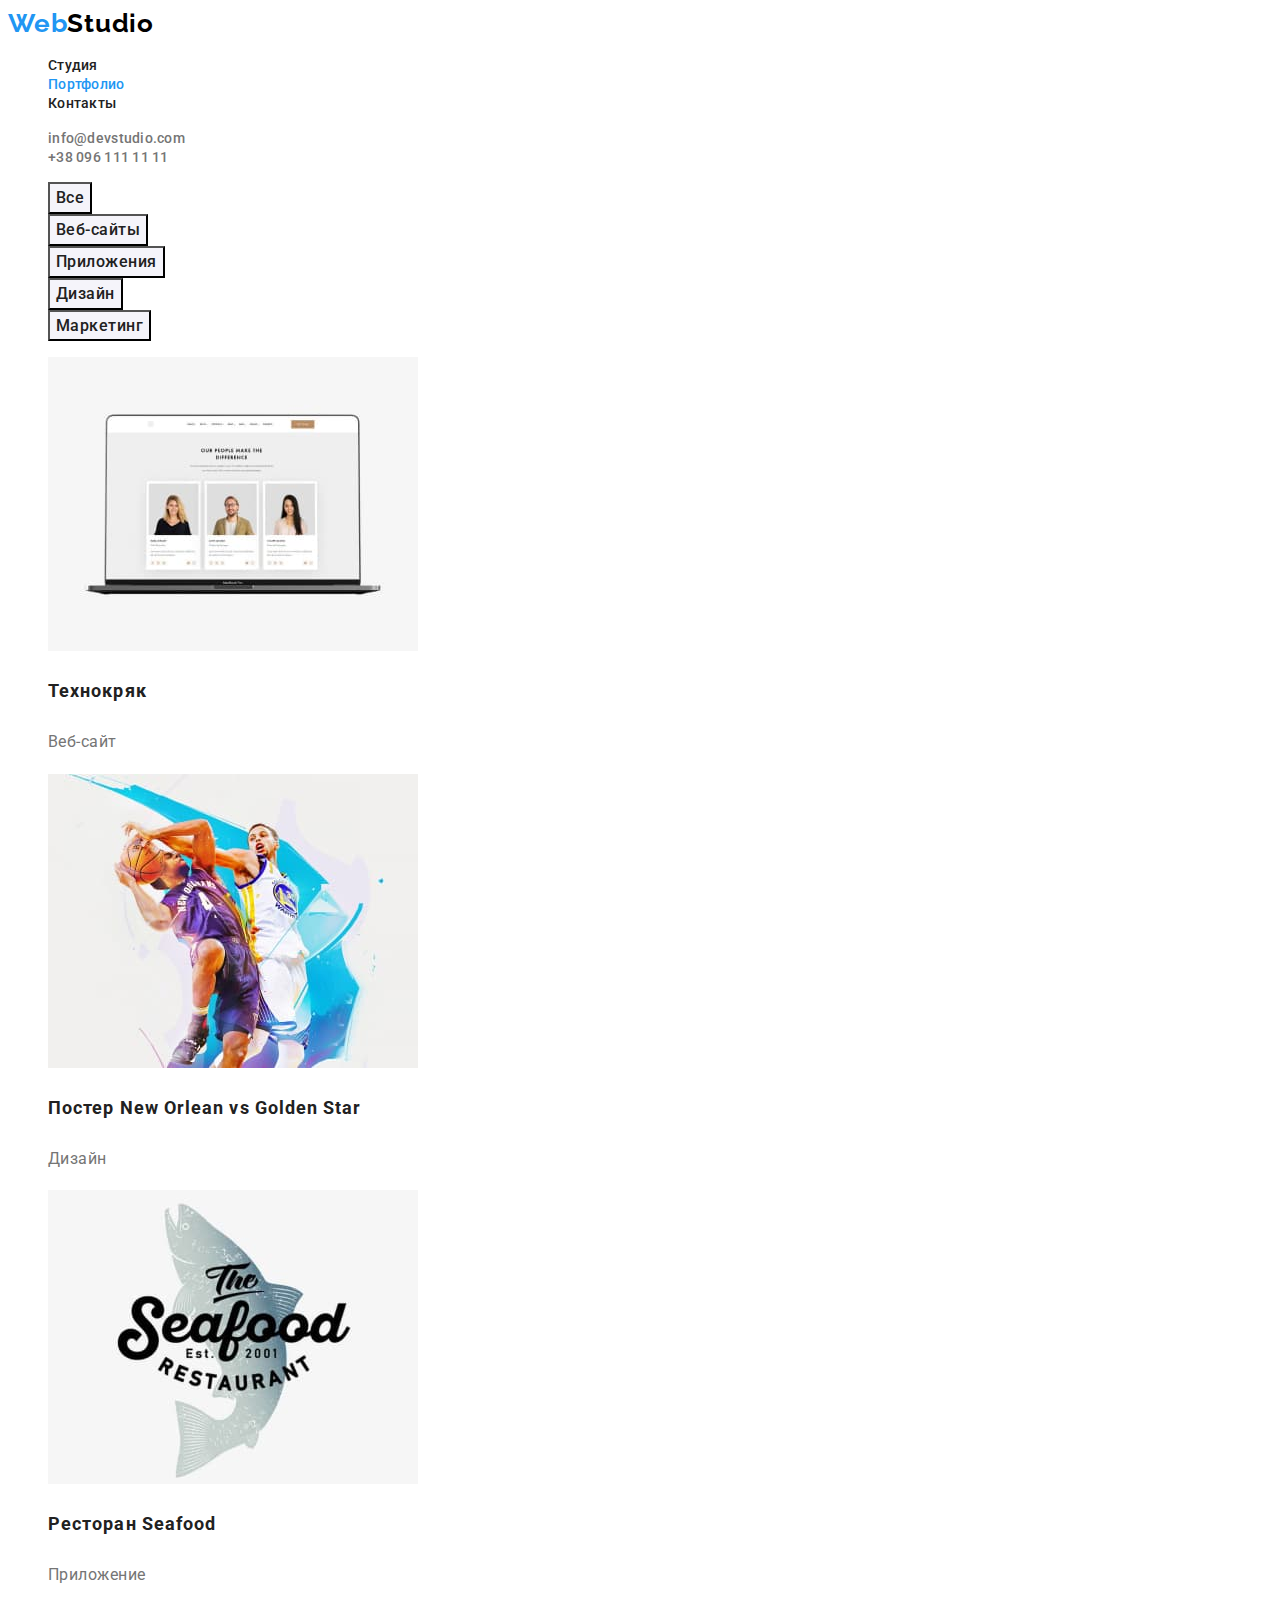
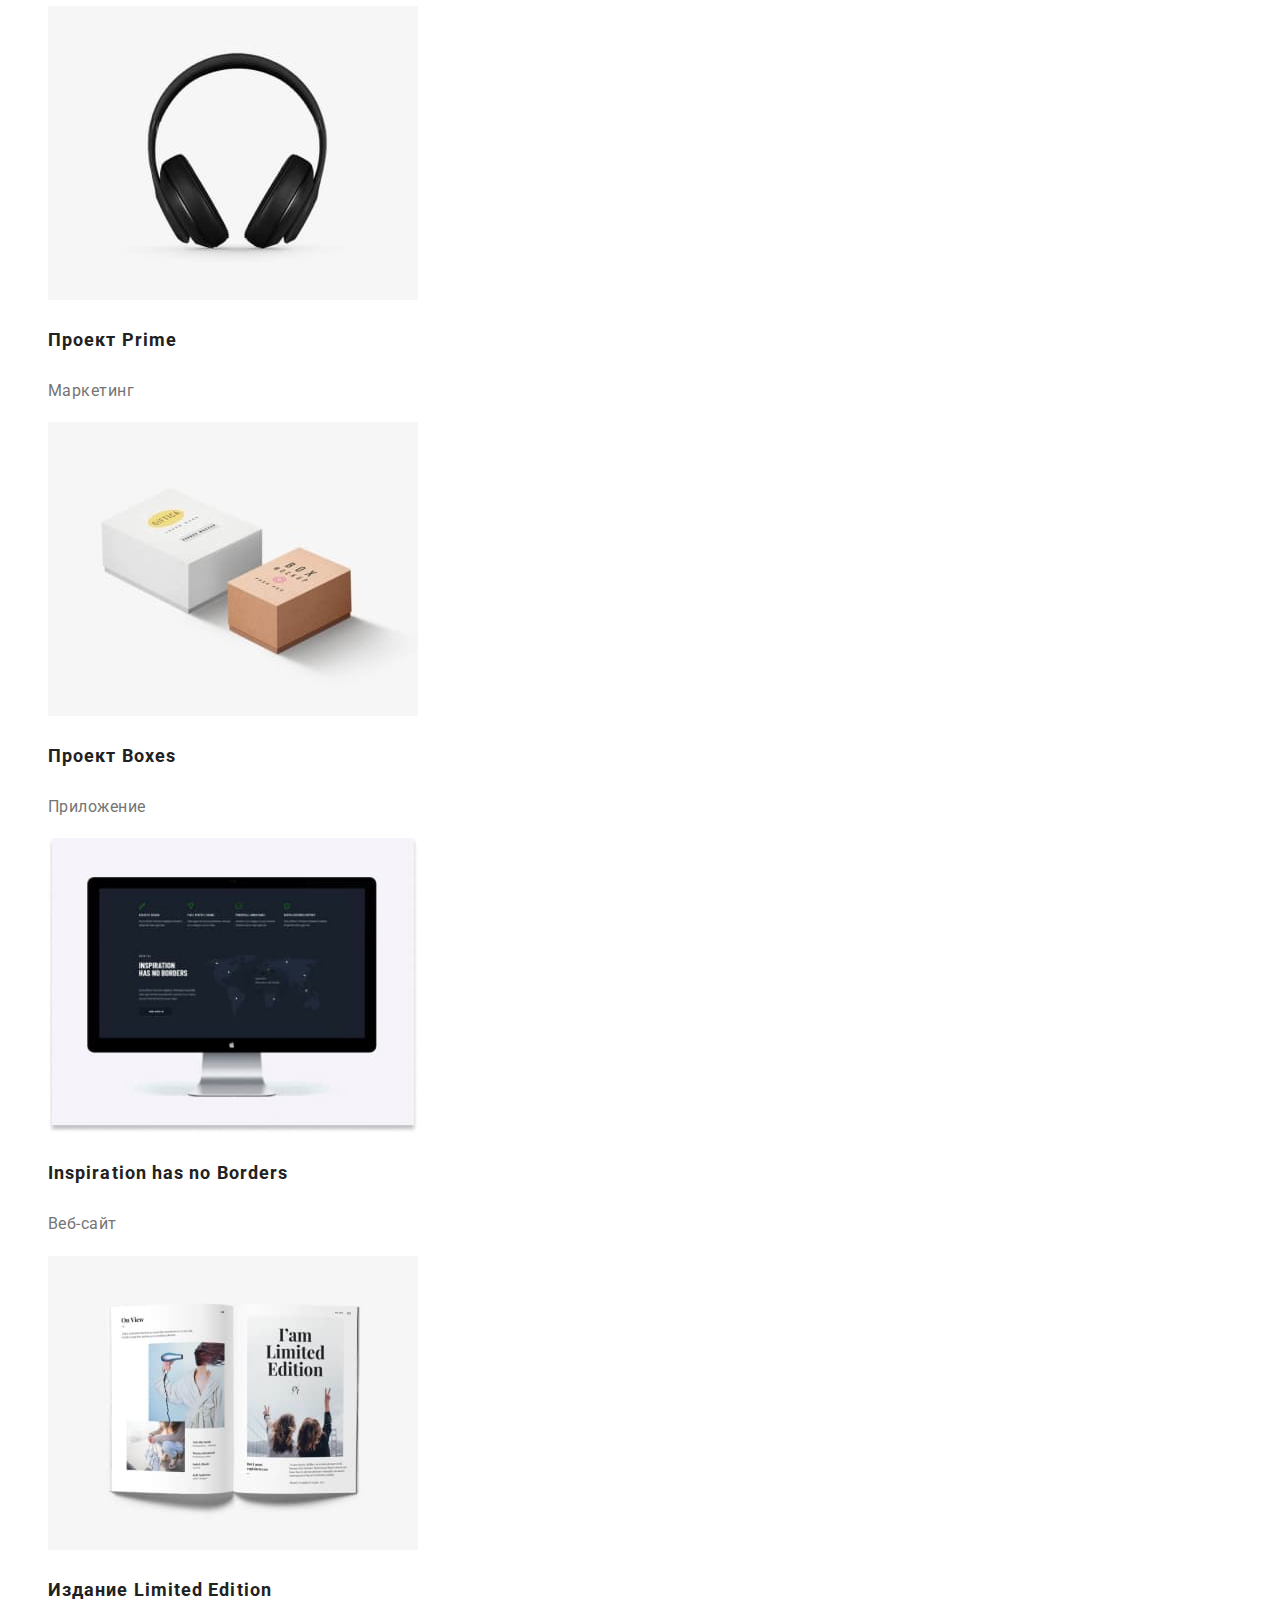
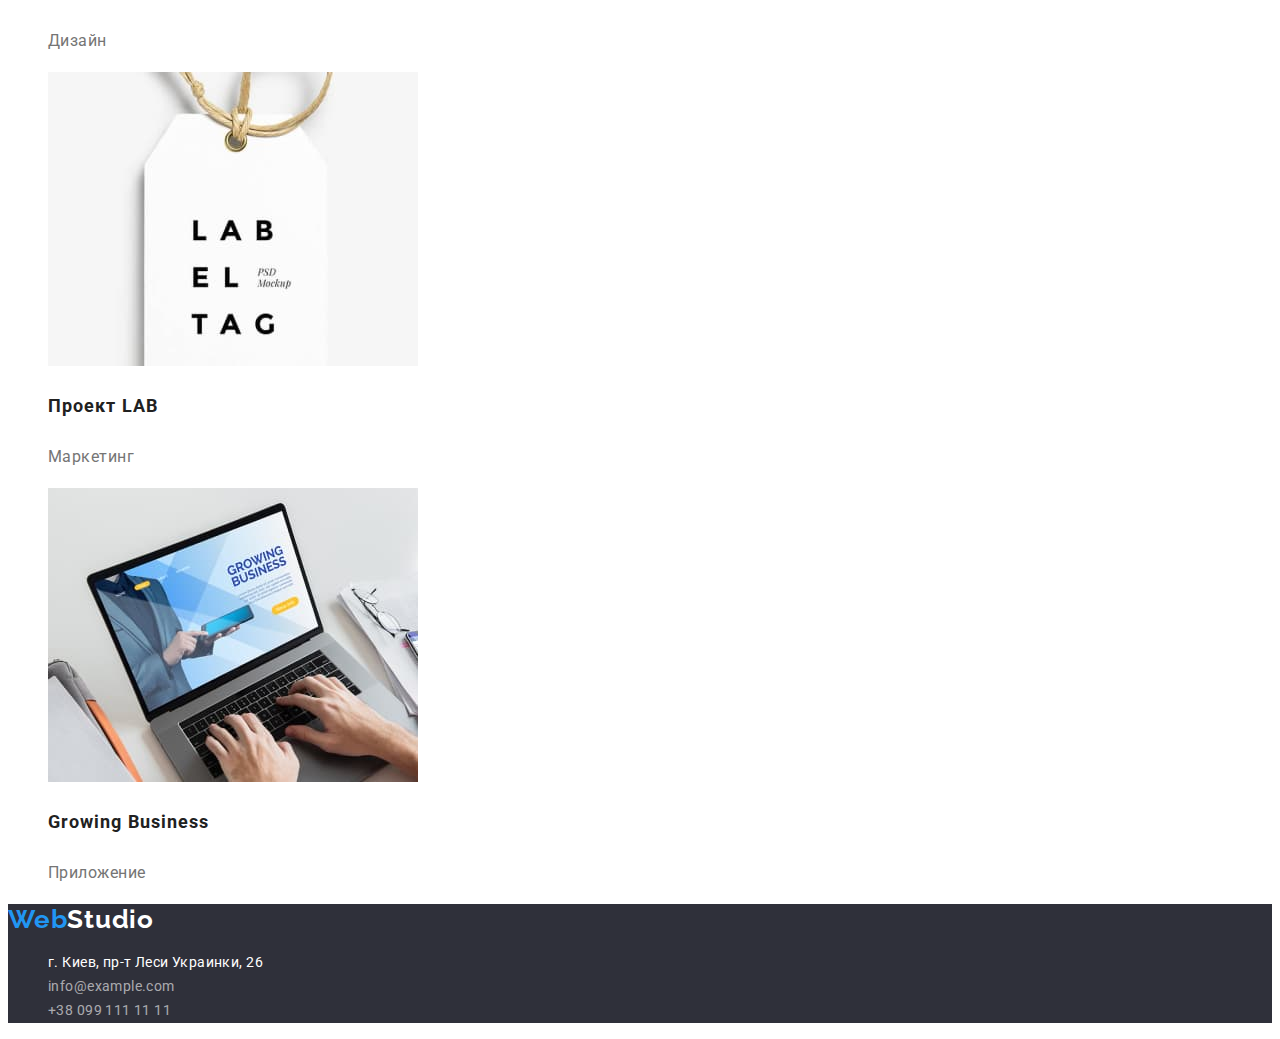
==== portfolio.html @ d989cb19 "create new" ====
<!DOCTYPE html>
<html lang="en">
    <head>
        <meta charset="UTF-8">
        <meta http-equiv="X-UA-Compatible" content="IE=edge">
        <meta name="viewport" content="width=device-width, initial-scale=1.0">
        <title>Document</title>
        <link rel="preconnect" href="https://fonts.googleapis.com">
        <link rel="preconnect" href="https://fonts.gstatic.com" crossorigin>
        <link href="https://fonts.googleapis.com/css2?family=Montserrat:ital,wght@0,400;0,500;0,700;1,700&family=Raleway:wght@700&family=Roboto:wght@400;500;700;900&display=swap" rel="stylesheet"> 
        <link rel="stylesheet" href="./css/styles.css">
    </head>

    <body>


        <header class="header">
            <a href="./index.html" class="header-logo link"><span>Web</span>Studio</a>
            <nav class="header-nav">
                <ul class="header-list list">
                    <li class="header-item"><a href="./index.html" class="header-link link">Студия</a></li>
                    <li class="header-item"><a href="./portfolio.html" class="header-link link current">Портфолио</a></li>
                    <li class="header-item"><a href="./" class="header-link link">Контакты</a></li>
                </ul>   
            </nav>
            <ul class="header-list-contact list">
                <li> <a href="mailto:info@devstudio.com" class="header-mail link">info@devstudio.com</a></li>
                <li> <a href="tel:+380961111111" class="header-tel link">+38 096 111 11 11</a></li>
            </ul>
        </header>

        <main>
            <section class="portfolio">
                <h1 class="portfolio-title">Портфолио</h1>
                <ul class="portfolio-list list">
                    <li class="portfolio-item"><button type="button" class="portfolio-btn">Все</button></li>
                    <li class="portfolio-item"><button type="button" class="portfolio-btn">Веб-сайты</button></li>
                    <li class="portfolio-item"><button type="button" class="portfolio-btn">Приложения</button></li>
                    <li class="portfolio-item"><button type="button" class="portfolio-btn">Дизайн</button></li> 
                    <li class="portfolio-item"><button type="button" class="portfolio-btn">Маркетинг</button></li>
                </ul>
                <h2 class="project-title">Наши проекты</h2>
                <ul class="project-list list">
                    <li>
                        <img class="project-img" src="./images/portfolio/technokrjak.jpg" alt="лептоп с фотографиями людей" width="370">
                        <h3 class="project-name">Технокряк</h3>
                        <p class="project-kind">Веб-сайт</p>
                    </li>
                    <li>
                        <img class="project-img" src="./images/portfolio/New-Orlean-vs-Golden-Star.jpg" alt="баскетболисты в схватке за мяч" width="370">
                        <h3 class="project-name">Постер <span lang="en">New Orlean vs Golden Star</span></h3>
                        <p class="project-kind">Дизайн</p>
                    </li>
                    <li>
                        <img class="project-img" src="./images/portfolio/Seafood.jpg" alt="логотип ресторана морской еды" width="370">
                        <h3 class="project-name">Ресторан <span lang="en">Seafood</span></h3>
                        <p class="project-kind">Приложение</p>
                    </li>
                    <li>
                        <img class="project-img" src="./images/portfolio/Prime.jpg" alt="черные полноразмерные беспроводные наушники" width="370">
                        <h3 class="project-name">Проект <span lang="en">Prime</span></h3>
                        <p class="project-kind">Маркетинг</p>
                    </li>
                    <li>
                        <img class="project-img" src="./images/portfolio/Boxes.jpg" alt="две картонные коробочки" width="370">
                        <h3 class="project-name">Проект <span lang="en">Boxes</span></h3>
                        <p class="project-kind">Приложение</p>
                    </li>
                    <li>
                        <img class="project-img" src="./images/portfolio/Inspiration-has-no-Borders.jpg" alt="монитор с открытым сайтом" width="370">
                        <h3 class="project-name" lang="en">Inspiration has no Borders</h3>
                        <p class="project-kind">Веб-сайт</p>
                    </li>
                    <li>
                        <img class="project-img" src="./images/portfolio/Limited-Edition.jpg" alt="разворот журнала" width="370">
                        <h3 class="project-name">Издание <span lang="en">Limited Edition</span></h3>
                        <p class="project-kind">Дизайн</p>
                    </li>
                    <li>
                        <img class="project-img" src="./images/portfolio/project-LAB.jpg" alt="бирка с логотипом проекта" width="370">
                        <h3 class="project-name">Проект <span lang="en">LAB</span></h3>
                        <p class="project-kind">Маркетинг</p>
                    </li>
                    <li>
                        <img class="project-img" src="./images/portfolio/GrowingB-usiness.jpg" alt="лептоп с открытым сайтом" width="370">
                        <h3 class="project-name" lang="en">Growing Business</h3>
                        <p class="project-kind">Приложение</p>
                    </li>
                </ul>
                

            </section>
        </main>

        <footer class="footer">
            <a href="/" class="footer-logo link"><span>Web</span>Studio</a>
            <address class="footer-address">
                <ul class="footer-address-list list">
                    <li class="footer-item">
                        <a href="https://goo.gl/maps/hMGSiSiH3azLp2Ly5" target="_blank" rel="noopener, noindex, nofollow" class="footer-address-link link">г. Киев, пр-т Леси Украинки, 26</a>
                    </li>
                    <li class="footer-item">
                        <a href="mailto:info@example.com" class="footer-mail link">info@example.com</a>
                    </li>
                    <li class="footer-item">
                        <a href="tel:+380991111111" class="footer-tel link">+38 099 111 11 11</a>
                    </li>
                </ul> 
            </address>
            
        </footer>
    </body>
</html>
---- css/styles.css ----
:root {
    --first-color-text: #757575;
    --second-color-text: #212121;
    --acent-color-background-text: #FFFFFF;
    --acent-color: #2196F3;
    --background-color-dark: #2F303A;
    --background-color-grey: #F5F4FA;
}

body {
    font-family: 'Roboto', Montserrat, sans-serif;
    color: var(--first-color-text);
    background-color: var(--acent-color-background-text);
}

.link {
    text-decoration-color: none;
    font-style: normal;
    text-decoration: none;
}


.list {
    list-style-type:none;
}

/* header */
    /* logo */

.header-logo {
    font-family: 'Raleway';
    font-style: normal;
    font-weight: 700;
    font-size: 26px;
    line-height: 1.19;
    letter-spacing: 0.03em;
    color: #000000;
}

.header-logo span{
    color: var(--acent-color)
}

/* navigate */
.header-link {
    font-weight: 500;
    font-size: 14px;
    line-height: 1.14x;
    letter-spacing: 0.02em;
    color: var(--second-color-text);
}

.header-link:hover, .header-mail:hover, .header-tel:hover {
    color: var(--acent-color);
}

.header-link:focus, .header-mail:focus, .header-tel:focus {
    color: var(--acent-color);
}
 
.header-list .link.current { 
    color: var(--acent-color);
}

.header-mail, .header-tel {
    font-weight: 500;
    font-size: 14px;
    line-height: 1.14;
    letter-spacing: 0.02em;
    color: var(--first-color-text);
}

/* hero */

.hero {
    background-color: var(--background-color-dark);
}

.hero-title {
    font-weight: 900;
    font-size: 44px;
    line-height: 1.36;
    text-align: center;
    letter-spacing: 0.06em;
    text-transform: uppercase;
    color: var(--acent-color-background-text)
}

.hero-btn:hover, .hero-btn:focus {
    background-color: #188CE8;
} 
.hero-btn {
    background-color: var(--acent-color);
    font-family: inherit;
    font-weight: 700;
    font-size: 16px;
    line-height: 1.88;
    display: flex;
    align-items: center;
    text-align: center;
    letter-spacing: 0.06em;
    color: var(--acent-color-background-text);
    cursor: pointer;
}
/* benefits*/

.benefits-title {
    font-weight: 700;
    font-size: 14px;
    line-height: 1.14;
    letter-spacing: 0.03em;
    text-transform: uppercase;
    color: var(--second-color-text) ;
}

.benefits-text {
    font-size: 14px;
    line-height: 1.71;
    letter-spacing: 0.03em;
}

/* our-work */

.our-work-title {
    font-weight: 700;
    font-size: 36px;
    line-height: 1.16;
    letter-spacing: 0.03em;
    color: var(--second-color-text);
}

/* teamt */

.teamt {
    background-color: var(--background-color-grey);
}

.teamt-item {
    background-color: var(--acent-color-background-text);
}

.teamt-title {
    font-weight: 700;
    font-size: 36px;
    line-height: 1.16;
    letter-spacing: 0.03em;
    color: var(--second-color-text); 
}

.teamt-name {
    font-weight: 500;
    font-size: 16px;
    line-height: 1.19;
    letter-spacing: 0.03em;
    color: var(--second-color-text);
}

.teamt-profession {
    font-size: 16px;
    line-height: 1.19;
    letter-spacing: 0.03em;
}



/* portfolio */

.portfolio-title, .project-title {
    display: none;
}

.portfolio-btn:hover {
    background-color: var(--acent-color);
    color: var(--acent-color-background-text);
}

.portfolio-btn {
    background-color: var(--background-color-grey);
    font-family: inherit;
    font-weight: 500;
    font-size: 16px;
    line-height: 1.62;
    letter-spacing: 0.03em;
    color: var(--second-color-text);
    cursor: pointer;
}

/* .project-img {

} */

.project-name {
    font-weight: 700;
    font-size: 18px;
    line-height: 2;
    letter-spacing: 0.06em;
    color:  var(--second-color-text);
}

.project-kind {
    font-size: 16px;
    line-height: 1.88;
    letter-spacing: 0.03em;
}

/* footer */

.footer {
    background-color: var(--background-color-dark);
}
.footer-logo {
    font-family: 'Raleway';
    font-style: normal;
    font-weight: 700;
    font-size: 26px;
    line-height: 1.19;
    letter-spacing: 0.03em;
    color:  var(--acent-color-background-text);

}

.footer-logo span{
    color: var(--acent-color);
}

.footer-address-link {
    font-family: 'Roboto';
    font-style: normal;
    font-size: 14px;
    line-height: 1.71;
    letter-spacing: 0.03em;
    color: var(--acent-color-background-text);
}
.footer-address-link:hover, .footer-mail:hover, .footer-tel:hover {
    color: var(--acent-color);
}

.footer-address-link:focus, .footer-mail:focus, .footer-tel:focus {
    color: var(--acent-color);
}

.footer-mail, .footer-tel {
    font-family: 'Roboto';
    font-style: normal;
    font-size: 14px;
    line-height: 1.71;
    letter-spacing: 0.03em;
    color: rgba(255, 255, 255, 0.6);
}
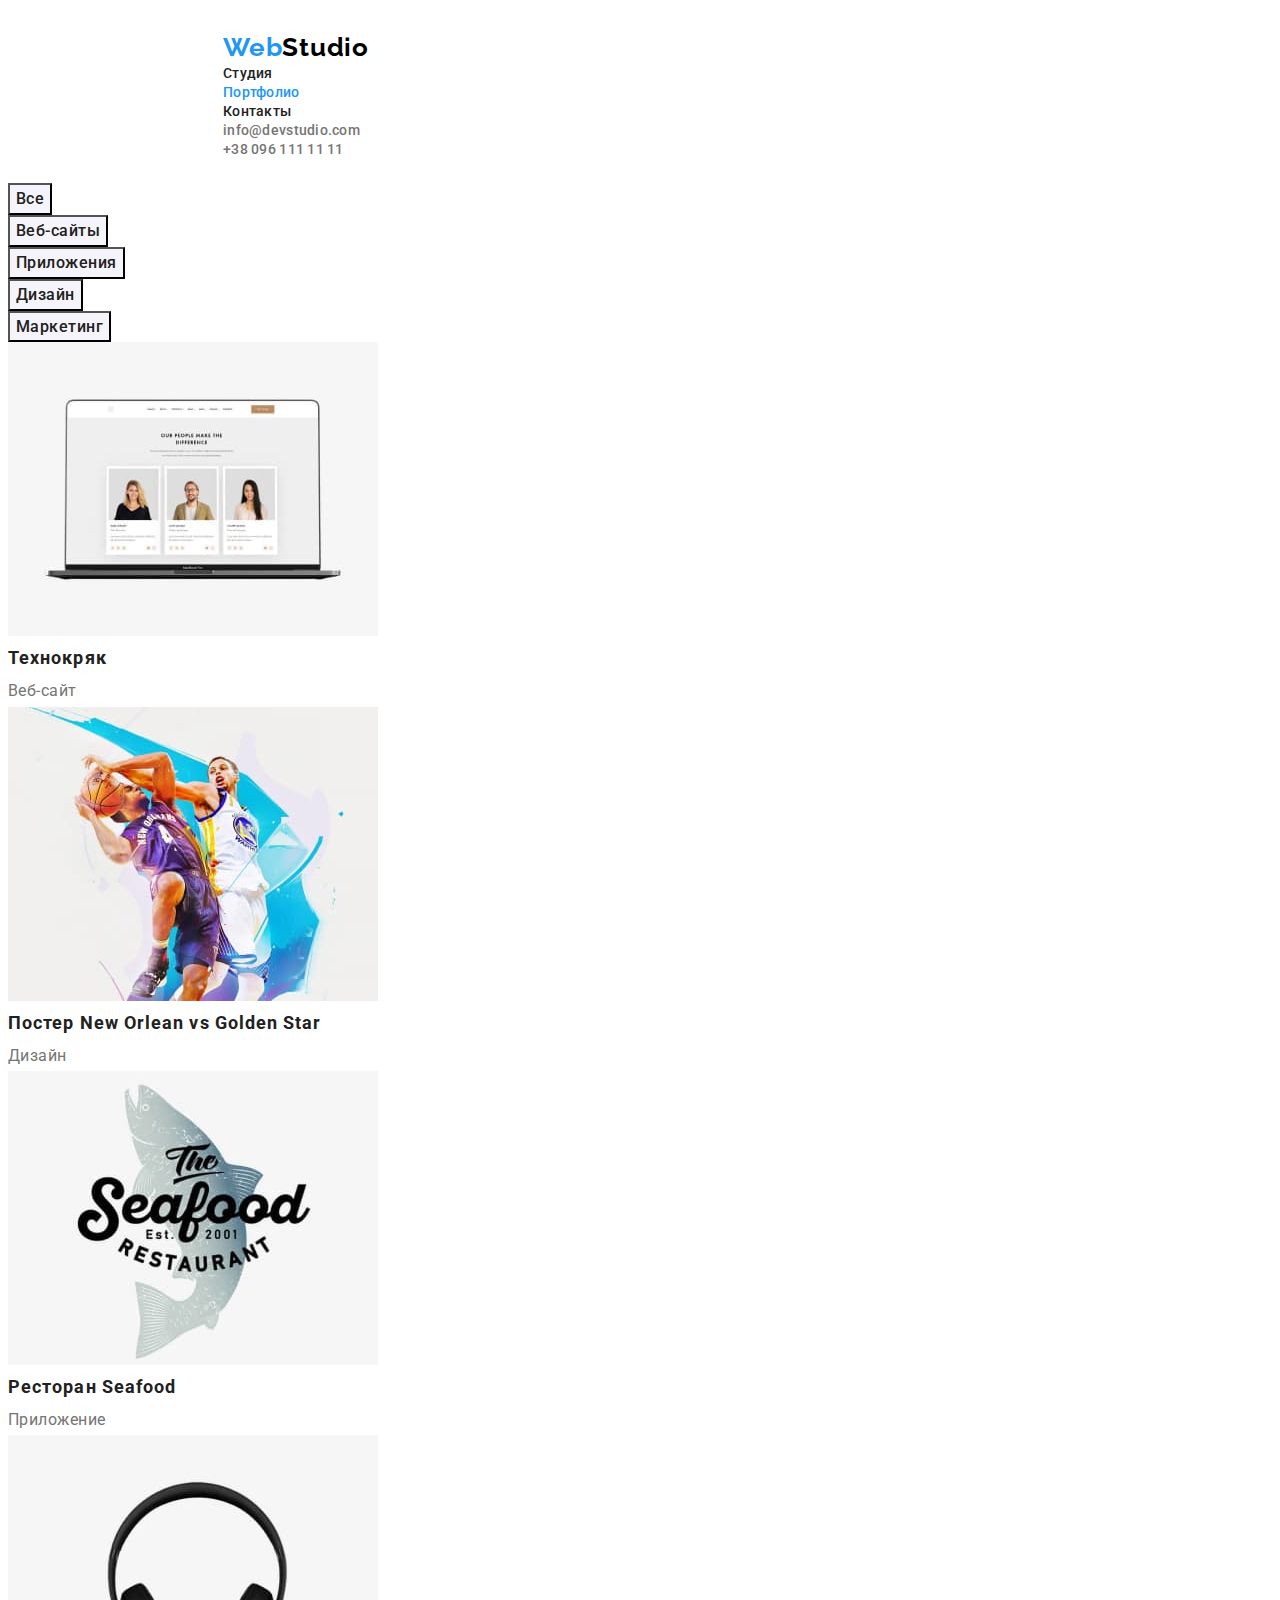
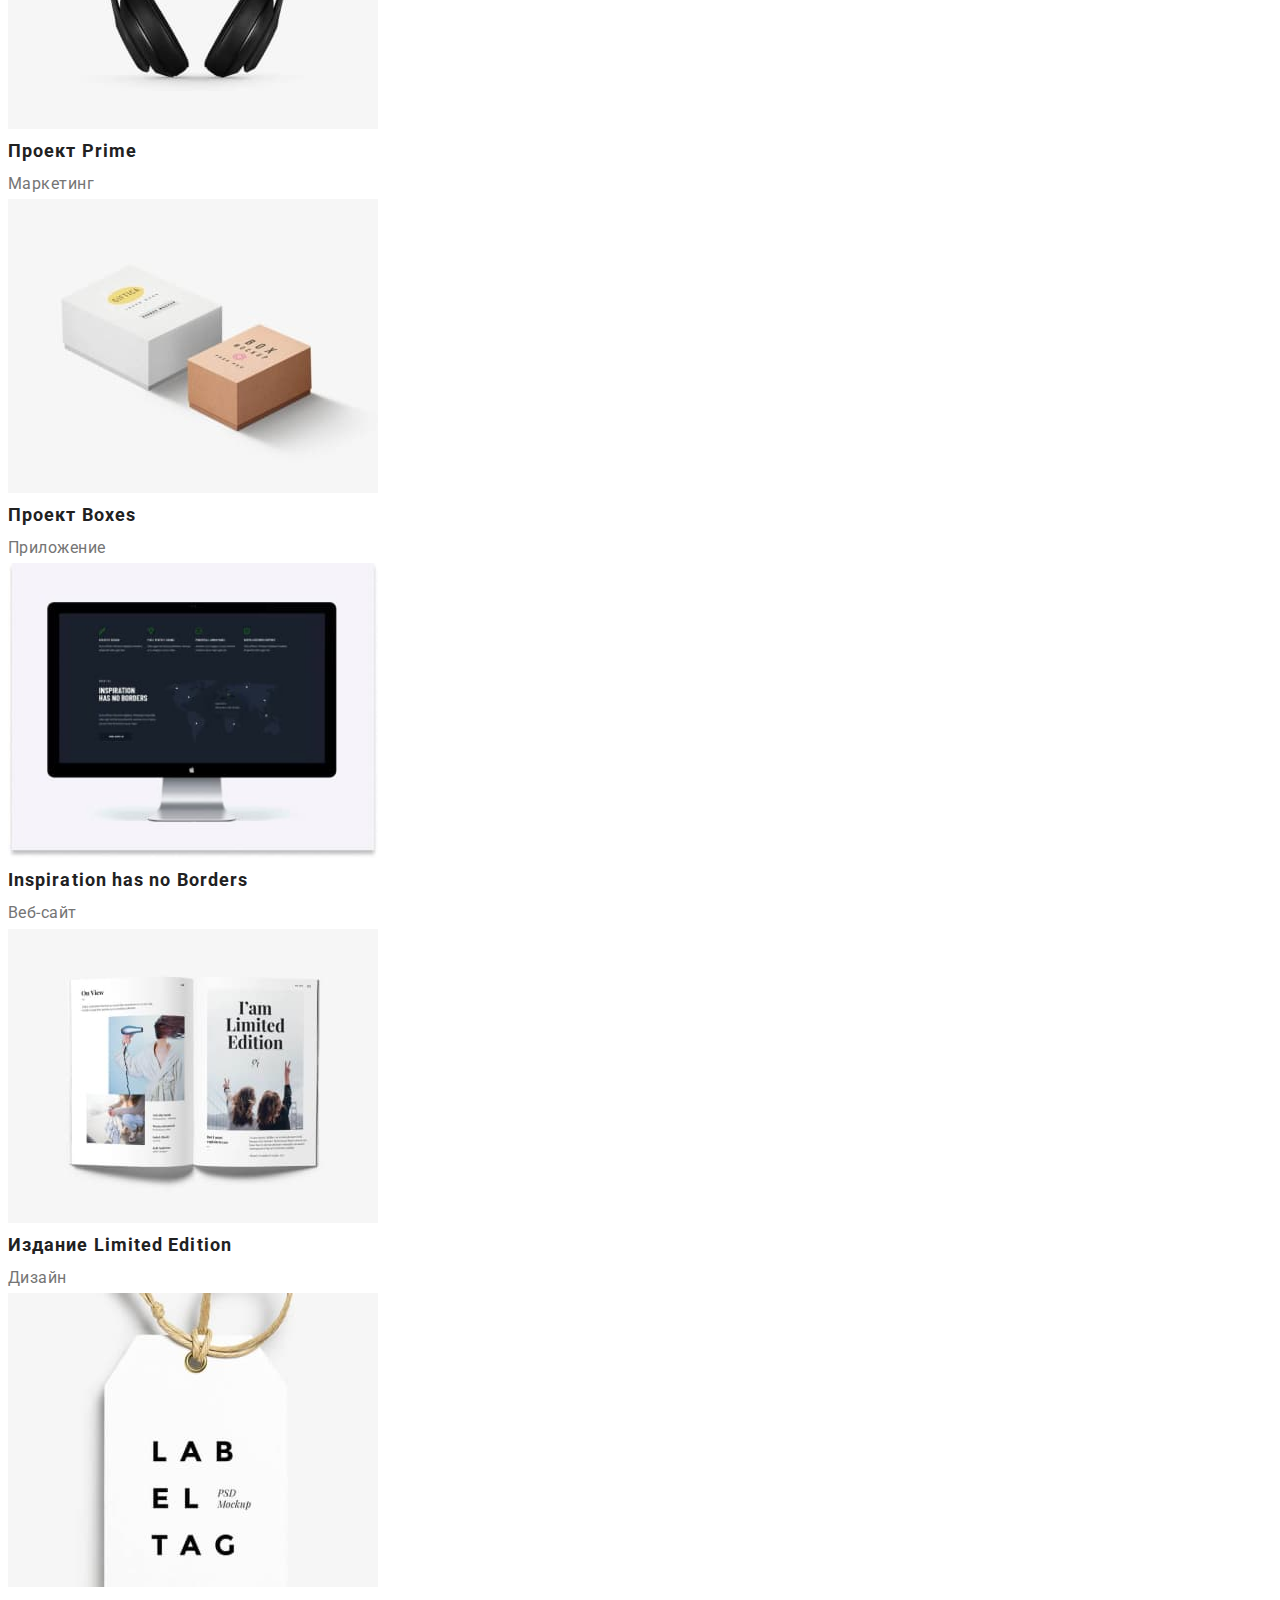
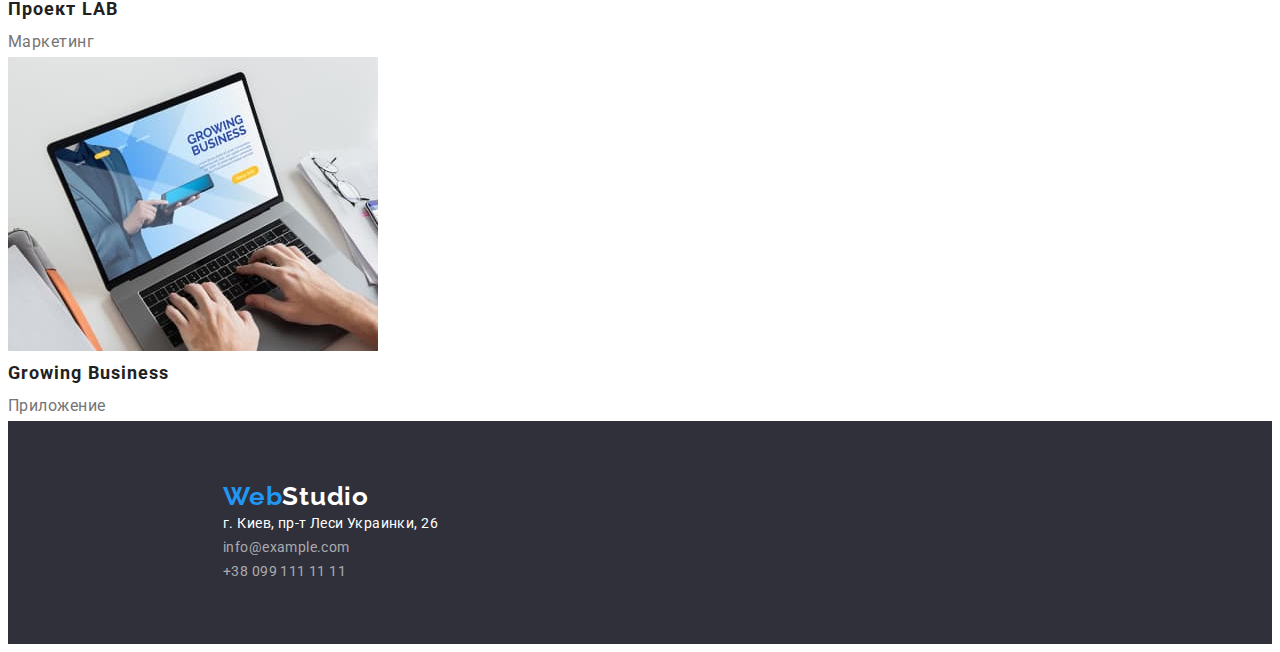
==== commit 4c3c36bb: "work" ====
--- a/portfolio.html
+++ b/portfolio.html
@@ -5,6 +5,7 @@
         <meta http-equiv="X-UA-Compatible" content="IE=edge">
         <meta name="viewport" content="width=device-width, initial-scale=1.0">
         <title>Document</title>
+        <link rel="stylesheet" href="https://cdnjs.cloudflare.com/ajax/libs/modern-normalize/1.1.0/modern-normalize.min.css" integrity="sha512-wpPYUAdjBVSE4KJnH1VR1HeZfpl1ub8YT/NKx4PuQ5NmX2tKuGu6U/JRp5y+Y8XG2tV+wKQpNHVUX03MfMFn9Q==" crossorigin="anonymous" referrerpolicy="no-referrer" />
         <link rel="preconnect" href="https://fonts.googleapis.com">
         <link rel="preconnect" href="https://fonts.gstatic.com" crossorigin>
         <link href="https://fonts.googleapis.com/css2?family=Montserrat:ital,wght@0,400;0,500;0,700;1,700&family=Raleway:wght@700&family=Roboto:wght@400;500;700;900&display=swap" rel="stylesheet"> 
--- a/css/styles.css
+++ b/css/styles.css
@@ -13,6 +13,21 @@
     background-color: var(--acent-color-background-text);
 }
 
+.conteiner {
+    width: 1600px;
+    padding-left: 15px;
+    padding-right: 15px;
+    margin: 0 auto;
+}
+
+p, h1, h2, h3, h4, h5, h6 {
+    margin: 0;
+}
+
+ul, ol {
+    padding-left: 0;
+    margin: 0;
+}
 .link {
     text-decoration-color: none;
     font-style: normal;
@@ -24,8 +39,16 @@
     list-style-type:none;
 }
 
+
+
 /* header */
     /* logo */
+
+.header {
+    padding-top: 24px;
+    padding-bottom: 25px;
+    padding-left: 215px;
+}
 
 .header-logo {
     font-family: 'Raleway';
@@ -74,6 +97,7 @@
 
 .hero {
     background-color: var(--background-color-dark);
+    padding: 200px 452px;
 }
 
 .hero-title {
@@ -83,7 +107,9 @@
     text-align: center;
     letter-spacing: 0.06em;
     text-transform: uppercase;
-    color: var(--acent-color-background-text)
+    color: var(--acent-color-background-text);
+    width: 696px;
+    margin-bottom: 30px;
 }
 
 .hero-btn:hover, .hero-btn:focus {
@@ -103,6 +129,14 @@
     cursor: pointer;
 }
 /* benefits*/
+.benefits {
+    padding-top: 94px;
+    padding-left: 215px;
+    padding-bottom: 94px;
+}
+.benefits-list {
+    margin-bottom: 94px;
+}
 
 .benefits-title {
     font-weight: 700;
@@ -110,7 +144,8 @@
     line-height: 1.14;
     letter-spacing: 0.03em;
     text-transform: uppercase;
-    color: var(--second-color-text) ;
+    color: var(--second-color-text);
+    margin-bottom: 10px;
 }
 
 .benefits-text {
@@ -120,6 +155,11 @@
 }
 
 /* our-work */
+
+.our-work {
+    padding-left: 215px;
+    padding-bottom: 94px;
+}
 
 .our-work-title {
     font-weight: 700;
@@ -127,12 +167,14 @@
     line-height: 1.16;
     letter-spacing: 0.03em;
     color: var(--second-color-text);
+    margin-bottom: 50px;
 }
 
 /* teamt */
 
 .teamt {
     background-color: var(--background-color-grey);
+    padding: 94px 215px;
 }
 
 .teamt-item {
@@ -145,6 +187,7 @@
     line-height: 1.16;
     letter-spacing: 0.03em;
     color: var(--second-color-text); 
+    margin-bottom: 50px;
 }
 
 .teamt-name {
@@ -153,12 +196,23 @@
     line-height: 1.19;
     letter-spacing: 0.03em;
     color: var(--second-color-text);
+    margin-bottom: 10px;
 }
 
 .teamt-profession {
     font-size: 16px;
     line-height: 1.19;
     letter-spacing: 0.03em;
+}
+
+.teamt-item {
+    background-color: var(--acent-color-background-text);
+    width: 270px;
+    height: 368px;
+}
+
+.teamt-foto {
+    padding-bottom: 30px;
 }
 
 
@@ -207,6 +261,9 @@
 
 .footer {
     background-color: var(--background-color-dark);
+    padding-top: 60px;
+    padding-left: 215px;
+    padding-bottom: 60px;
 }
 .footer-logo {
     font-family: 'Raleway';
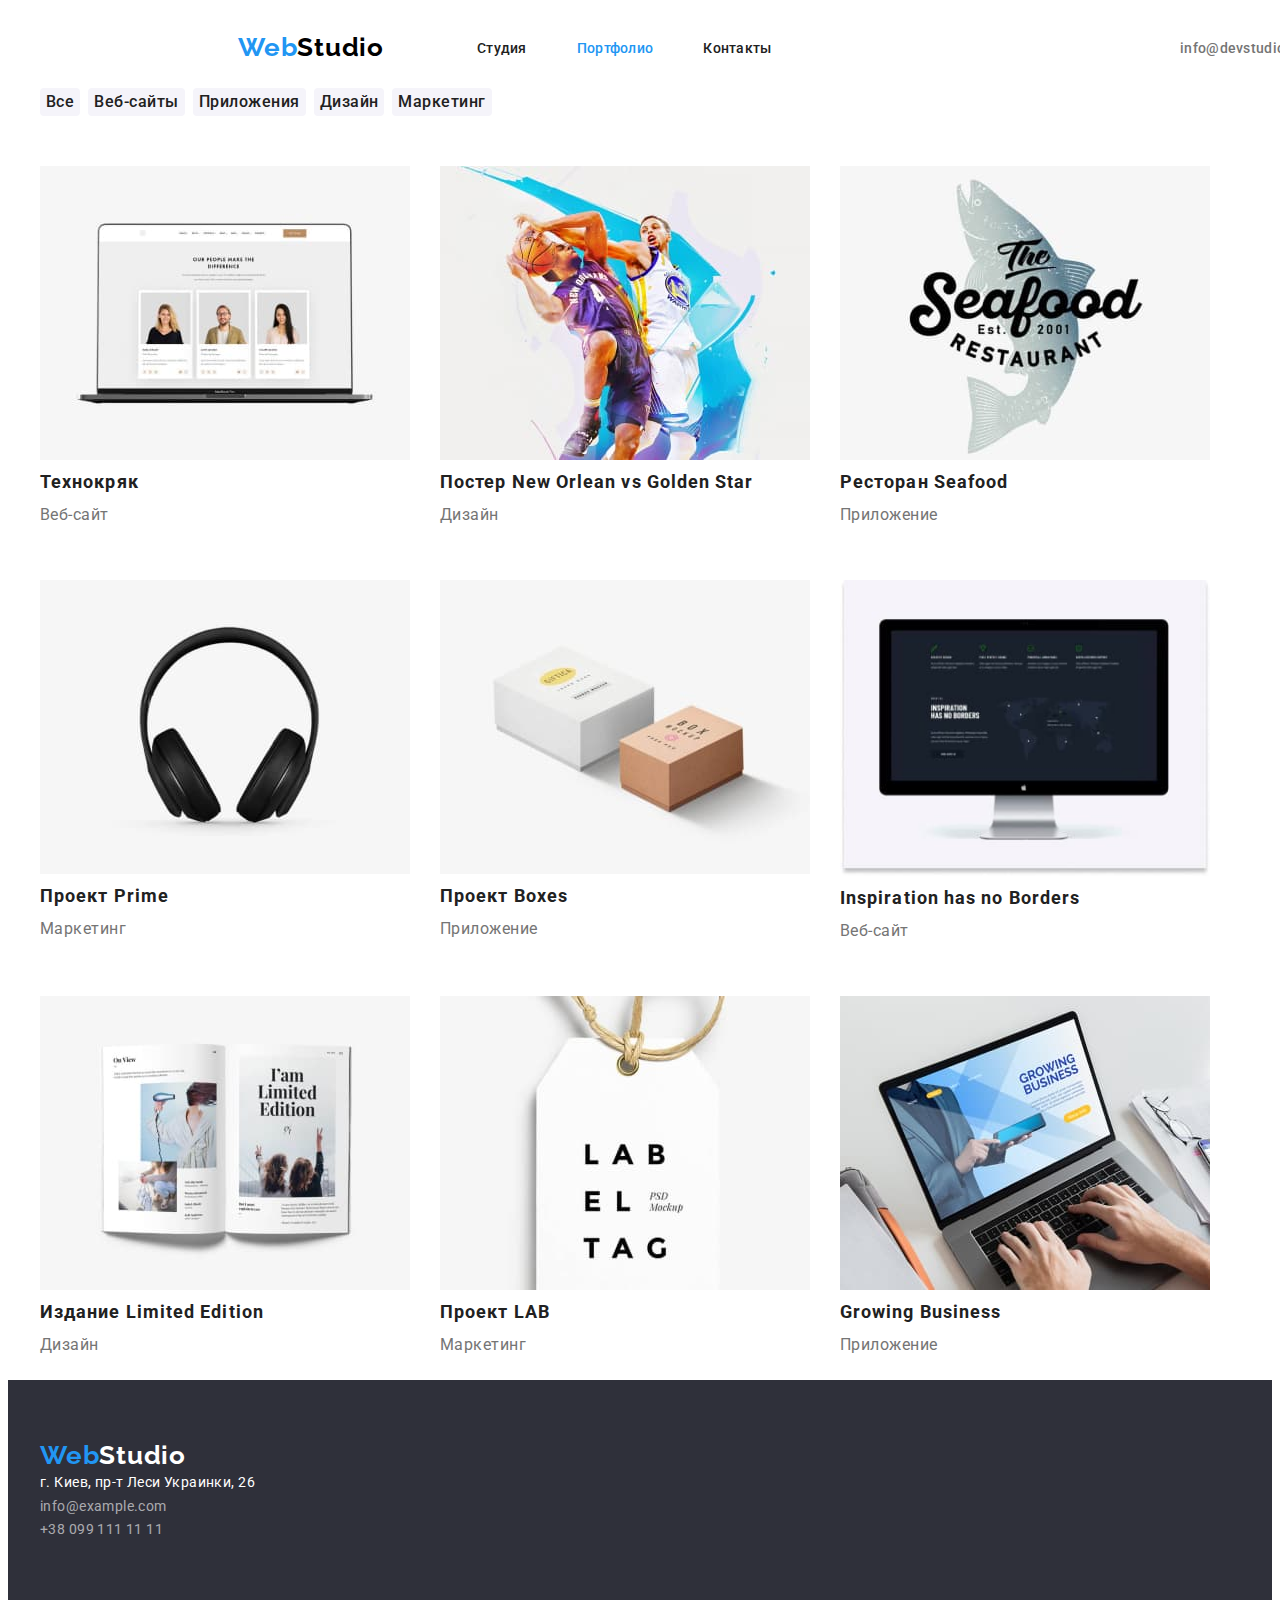
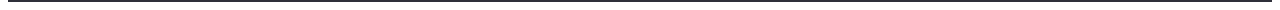
==== commit 047d2c9e: "flax" ====
--- a/portfolio.html
+++ b/portfolio.html
@@ -16,99 +16,103 @@
 
 
         <header class="header">
-            <a href="./index.html" class="header-logo link"><span>Web</span>Studio</a>
-            <nav class="header-nav">
-                <ul class="header-list list">
-                    <li class="header-item"><a href="./index.html" class="header-link link">Студия</a></li>
-                    <li class="header-item"><a href="./portfolio.html" class="header-link link current">Портфолио</a></li>
-                    <li class="header-item"><a href="./" class="header-link link">Контакты</a></li>
-                </ul>   
-            </nav>
-            <ul class="header-list-contact list">
-                <li> <a href="mailto:info@devstudio.com" class="header-mail link">info@devstudio.com</a></li>
-                <li> <a href="tel:+380961111111" class="header-tel link">+38 096 111 11 11</a></li>
-            </ul>
+            <div class="conteiner">
+                <a href="./index.html" class="header-logo link"><span>Web</span>Studio</a>
+                <nav class="header-nav">
+                    <ul class="header-list list">
+                        <li class="header-item"><a href="./index.html" class="header-link link">Студия</a></li>
+                        <li class="header-item"><a href="./portfolio.html" class="header-link link current">Портфолио</a></li>
+                        <li class="header-item"><a href="./" class="header-link link">Контакты</a></li>
+                    </ul>   
+                </nav>
+                <ul class="header-list-contact list">
+                    <li> <a href="mailto:info@devstudio.com" class="header-mail link">info@devstudio.com</a></li>
+                    <li> <a href="tel:+380961111111" class="header-tel link">+38 096 111 11 11</a></li>
+                </ul>
+            </div>
         </header>
 
         <main>
             <section class="portfolio">
-                <h1 class="portfolio-title">Портфолио</h1>
-                <ul class="portfolio-list list">
-                    <li class="portfolio-item"><button type="button" class="portfolio-btn">Все</button></li>
-                    <li class="portfolio-item"><button type="button" class="portfolio-btn">Веб-сайты</button></li>
-                    <li class="portfolio-item"><button type="button" class="portfolio-btn">Приложения</button></li>
-                    <li class="portfolio-item"><button type="button" class="portfolio-btn">Дизайн</button></li> 
-                    <li class="portfolio-item"><button type="button" class="portfolio-btn">Маркетинг</button></li>
-                </ul>
-                <h2 class="project-title">Наши проекты</h2>
-                <ul class="project-list list">
-                    <li>
-                        <img class="project-img" src="./images/portfolio/technokrjak.jpg" alt="лептоп с фотографиями людей" width="370">
-                        <h3 class="project-name">Технокряк</h3>
-                        <p class="project-kind">Веб-сайт</p>
-                    </li>
-                    <li>
-                        <img class="project-img" src="./images/portfolio/New-Orlean-vs-Golden-Star.jpg" alt="баскетболисты в схватке за мяч" width="370">
-                        <h3 class="project-name">Постер <span lang="en">New Orlean vs Golden Star</span></h3>
-                        <p class="project-kind">Дизайн</p>
-                    </li>
-                    <li>
-                        <img class="project-img" src="./images/portfolio/Seafood.jpg" alt="логотип ресторана морской еды" width="370">
-                        <h3 class="project-name">Ресторан <span lang="en">Seafood</span></h3>
-                        <p class="project-kind">Приложение</p>
-                    </li>
-                    <li>
-                        <img class="project-img" src="./images/portfolio/Prime.jpg" alt="черные полноразмерные беспроводные наушники" width="370">
-                        <h3 class="project-name">Проект <span lang="en">Prime</span></h3>
-                        <p class="project-kind">Маркетинг</p>
-                    </li>
-                    <li>
-                        <img class="project-img" src="./images/portfolio/Boxes.jpg" alt="две картонные коробочки" width="370">
-                        <h3 class="project-name">Проект <span lang="en">Boxes</span></h3>
-                        <p class="project-kind">Приложение</p>
-                    </li>
-                    <li>
-                        <img class="project-img" src="./images/portfolio/Inspiration-has-no-Borders.jpg" alt="монитор с открытым сайтом" width="370">
-                        <h3 class="project-name" lang="en">Inspiration has no Borders</h3>
-                        <p class="project-kind">Веб-сайт</p>
-                    </li>
-                    <li>
-                        <img class="project-img" src="./images/portfolio/Limited-Edition.jpg" alt="разворот журнала" width="370">
-                        <h3 class="project-name">Издание <span lang="en">Limited Edition</span></h3>
-                        <p class="project-kind">Дизайн</p>
-                    </li>
-                    <li>
-                        <img class="project-img" src="./images/portfolio/project-LAB.jpg" alt="бирка с логотипом проекта" width="370">
-                        <h3 class="project-name">Проект <span lang="en">LAB</span></h3>
-                        <p class="project-kind">Маркетинг</p>
-                    </li>
-                    <li>
-                        <img class="project-img" src="./images/portfolio/GrowingB-usiness.jpg" alt="лептоп с открытым сайтом" width="370">
-                        <h3 class="project-name" lang="en">Growing Business</h3>
-                        <p class="project-kind">Приложение</p>
-                    </li>
-                </ul>
-                
-
+                <div class="conteiner">
+                    <h1 class="portfolio-title">Портфолио</h1>
+                    <ul class="portfolio-list list">
+                        <li class="portfolio-item"><button type="button" class="portfolio-btn">Все</button></li>
+                        <li class="portfolio-item"><button type="button" class="portfolio-btn">Веб-сайты</button></li>
+                        <li class="portfolio-item"><button type="button" class="portfolio-btn">Приложения</button></li>
+                        <li class="portfolio-item"><button type="button" class="portfolio-btn">Дизайн</button></li> 
+                        <li class="portfolio-item"><button type="button" class="portfolio-btn">Маркетинг</button></li>
+                    </ul>
+                    <h2 class="project-title">Наши проекты</h2>
+                    <ul class="project-list list">
+                        <li class="project-item">
+                            <img class="project-img" src="./images/portfolio/technokrjak.jpg" alt="лептоп с фотографиями людей" width="370">
+                            <h3 class="project-name">Технокряк</h3>
+                            <p class="project-kind">Веб-сайт</p>
+                        </li>
+                        <li class="project-item">
+                            <img class="project-img" src="./images/portfolio/New-Orlean-vs-Golden-Star.jpg" alt="баскетболисты в схватке за мяч" width="370">
+                            <h3 class="project-name">Постер <span lang="en">New Orlean vs Golden Star</span></h3>
+                            <p class="project-kind">Дизайн</p>
+                        </li>
+                        <li class="project-item">
+                            <img class="project-img" src="./images/portfolio/Seafood.jpg" alt="логотип ресторана морской еды" width="370">
+                            <h3 class="project-name">Ресторан <span lang="en">Seafood</span></h3>
+                            <p class="project-kind">Приложение</p>
+                        </li>
+                        <li class="project-item">
+                            <img class="project-img" src="./images/portfolio/Prime.jpg" alt="черные полноразмерные беспроводные наушники" width="370">
+                            <h3 class="project-name">Проект <span lang="en">Prime</span></h3>
+                            <p class="project-kind">Маркетинг</p>
+                        </li>
+                        <li class="project-item">
+                            <img class="project-img" src="./images/portfolio/Boxes.jpg" alt="две картонные коробочки" width="370">
+                            <h3 class="project-name">Проект <span lang="en">Boxes</span></h3>
+                            <p class="project-kind">Приложение</p>
+                        </li>
+                        <li class="project-item">
+                            <img class="project-img" src="./images/portfolio/Inspiration-has-no-Borders.jpg" alt="монитор с открытым сайтом" width="370">
+                            <h3 class="project-name" lang="en">Inspiration has no Borders</h3>
+                            <p class="project-kind">Веб-сайт</p>
+                        </li>
+                        <li class="project-item">
+                            <img class="project-img" src="./images/portfolio/Limited-Edition.jpg" alt="разворот журнала" width="370">
+                            <h3 class="project-name">Издание <span lang="en">Limited Edition</span></h3>
+                            <p class="project-kind">Дизайн</p>
+                        </li>
+                        <li class="project-item">
+                            <img class="project-img" src="./images/portfolio/project-LAB.jpg" alt="бирка с логотипом проекта" width="370">
+                            <h3 class="project-name">Проект <span lang="en">LAB</span></h3>
+                            <p class="project-kind">Маркетинг</p>
+                        </li>
+                        <li class="project-item">
+                            <img class="project-img" src="./images/portfolio/GrowingB-usiness.jpg" alt="лептоп с открытым сайтом" width="370">
+                            <h3 class="project-name" lang="en">Growing Business</h3>
+                            <p class="project-kind">Приложение</p>
+                        </li>
+                    </ul>
+                    
+                </div>    
             </section>
         </main>
 
         <footer class="footer">
-            <a href="/" class="footer-logo link"><span>Web</span>Studio</a>
-            <address class="footer-address">
-                <ul class="footer-address-list list">
-                    <li class="footer-item">
-                        <a href="https://goo.gl/maps/hMGSiSiH3azLp2Ly5" target="_blank" rel="noopener, noindex, nofollow" class="footer-address-link link">г. Киев, пр-т Леси Украинки, 26</a>
-                    </li>
-                    <li class="footer-item">
-                        <a href="mailto:info@example.com" class="footer-mail link">info@example.com</a>
-                    </li>
-                    <li class="footer-item">
-                        <a href="tel:+380991111111" class="footer-tel link">+38 099 111 11 11</a>
-                    </li>
-                </ul> 
-            </address>
-            
+            <div class="conteiner">
+                <a href="/" class="footer-logo link"><span>Web</span>Studio</a>
+                <address class="footer-address">
+                    <ul class="footer-address-list list">
+                        <li class="footer-item">
+                            <a href="https://goo.gl/maps/hMGSiSiH3azLp2Ly5" target="_blank" rel="noopener, noindex, nofollow" class="footer-address-link link">г. Киев, пр-т Леси Украинки, 26</a>
+                        </li>
+                        <li class="footer-item">
+                            <a href="mailto:info@example.com" class="footer-mail link">info@example.com</a>
+                        </li>
+                        <li class="footer-item">
+                            <a href="tel:+380991111111" class="footer-tel link">+38 099 111 11 11</a>
+                        </li>
+                    </ul> 
+                </address>
+            </div>
         </footer>
     </body>
 </html>
--- a/css/styles.css
+++ b/css/styles.css
@@ -14,7 +14,7 @@
 }
 
 .conteiner {
-    width: 1600px;
+    width: 1200px;
     padding-left: 15px;
     padding-right: 15px;
     margin: 0 auto;
@@ -50,6 +50,14 @@
     padding-left: 215px;
 }
 
+.header .conteiner {
+    display: flex;
+    align-items: center;
+}
+
+
+
+
 .header-logo {
     font-family: 'Raleway';
     font-style: normal;
@@ -85,6 +93,20 @@
     color: var(--acent-color);
 }
 
+.header-list {
+    margin-left: 93px;
+    display: flex;
+}
+
+.header-list-contact {
+    display: flex;
+    margin-left: auto;
+}
+
+
+.header-item:not(last-child) {
+margin-right: 50px;
+}
 .header-mail, .header-tel {
     font-weight: 500;
     font-size: 14px;
@@ -97,7 +119,14 @@
 
 .hero {
     background-color: var(--background-color-dark);
-    padding: 200px 452px;
+    padding: 200px 0px;
+}
+
+.hero .conteiner {
+    display: flex;
+    flex-direction: column;
+    align-items: center;
+    
 }
 
 .hero-title {
@@ -121,22 +150,35 @@
     font-weight: 700;
     font-size: 16px;
     line-height: 1.88;
-    display: flex;
-    align-items: center;
-    text-align: center;
     letter-spacing: 0.06em;
     color: var(--acent-color-background-text);
+    width: 200px;
+    height: 50px;
+    left: 700px;
+    top: 430px;
+    box-shadow: 0px 4px 4px rgba(0, 0, 0, 0.15);
+    border-radius: 4px;
+    border: none;
     cursor: pointer;
 }
+
+
 /* benefits*/
 .benefits {
     padding-top: 94px;
-    padding-left: 215px;
     padding-bottom: 94px;
 }
+
 .benefits-list {
     margin-bottom: 94px;
-}
+    display: flex;
+    align-content: space-between;
+}
+
+.benefits-item:not(last-child) {
+    margin-right: 30px;
+}
+
 
 .benefits-title {
     font-weight: 700;
@@ -157,9 +199,23 @@
 /* our-work */
 
 .our-work {
-    padding-left: 215px;
     padding-bottom: 94px;
 }
+
+.our-work .conteiner {
+    display: flex;
+    flex-direction: column;
+    align-items: center;
+}
+
+.our-work-item:not(last-child) {
+    margin-right: 30px;
+}
+
+.our-work-list {
+    display: flex;
+    flex-direction: row;
+ }
 
 .our-work-title {
     font-weight: 700;
@@ -174,12 +230,16 @@
 
 .teamt {
     background-color: var(--background-color-grey);
-    padding: 94px 215px;
-}
-
-.teamt-item {
-    background-color: var(--acent-color-background-text);
-}
+    padding: 94px 0px;
+}
+
+.teamt .conteiner {
+    display: flex;
+    flex-direction: column;
+    align-items: center;
+}
+
+
 
 .teamt-title {
     font-weight: 700;
@@ -189,7 +249,9 @@
     color: var(--second-color-text); 
     margin-bottom: 50px;
 }
-
+.teamt-list {
+    display: flex;
+}
 .teamt-name {
     font-weight: 500;
     font-size: 16px;
@@ -211,6 +273,10 @@
     height: 368px;
 }
 
+.teamt-item:not(:last-child) {
+    margin-right: 30px;
+}
+
 .teamt-foto {
     padding-bottom: 30px;
 }
@@ -221,6 +287,11 @@
 
 .portfolio-title, .project-title {
     display: none;
+}
+
+.portfolio-list {
+    display: flex;
+    margin-bottom: 50px;
 }
 
 .portfolio-btn:hover {
@@ -237,11 +308,31 @@
     letter-spacing: 0.03em;
     color: var(--second-color-text);
     cursor: pointer;
-}
-
-/* .project-img {
-
-} */
+    border-radius: 4px;
+    border: none;
+}
+
+
+.portfolio-item:not(:last-child){
+    margin-right: 8px;
+}
+
+.project-list {
+    display: flex;
+    flex-wrap: wrap;
+}
+
+.project-item:not(:nth-child(3n)) {
+    margin-right: 30px;
+}
+
+.project-item:nth-child(-n+6){
+    margin-bottom: 30px;
+}
+
+.project-item {
+    padding-bottom: 20px;
+}
 
 .project-name {
     font-weight: 700;
@@ -262,7 +353,6 @@
 .footer {
     background-color: var(--background-color-dark);
     padding-top: 60px;
-    padding-left: 215px;
     padding-bottom: 60px;
 }
 .footer-logo {
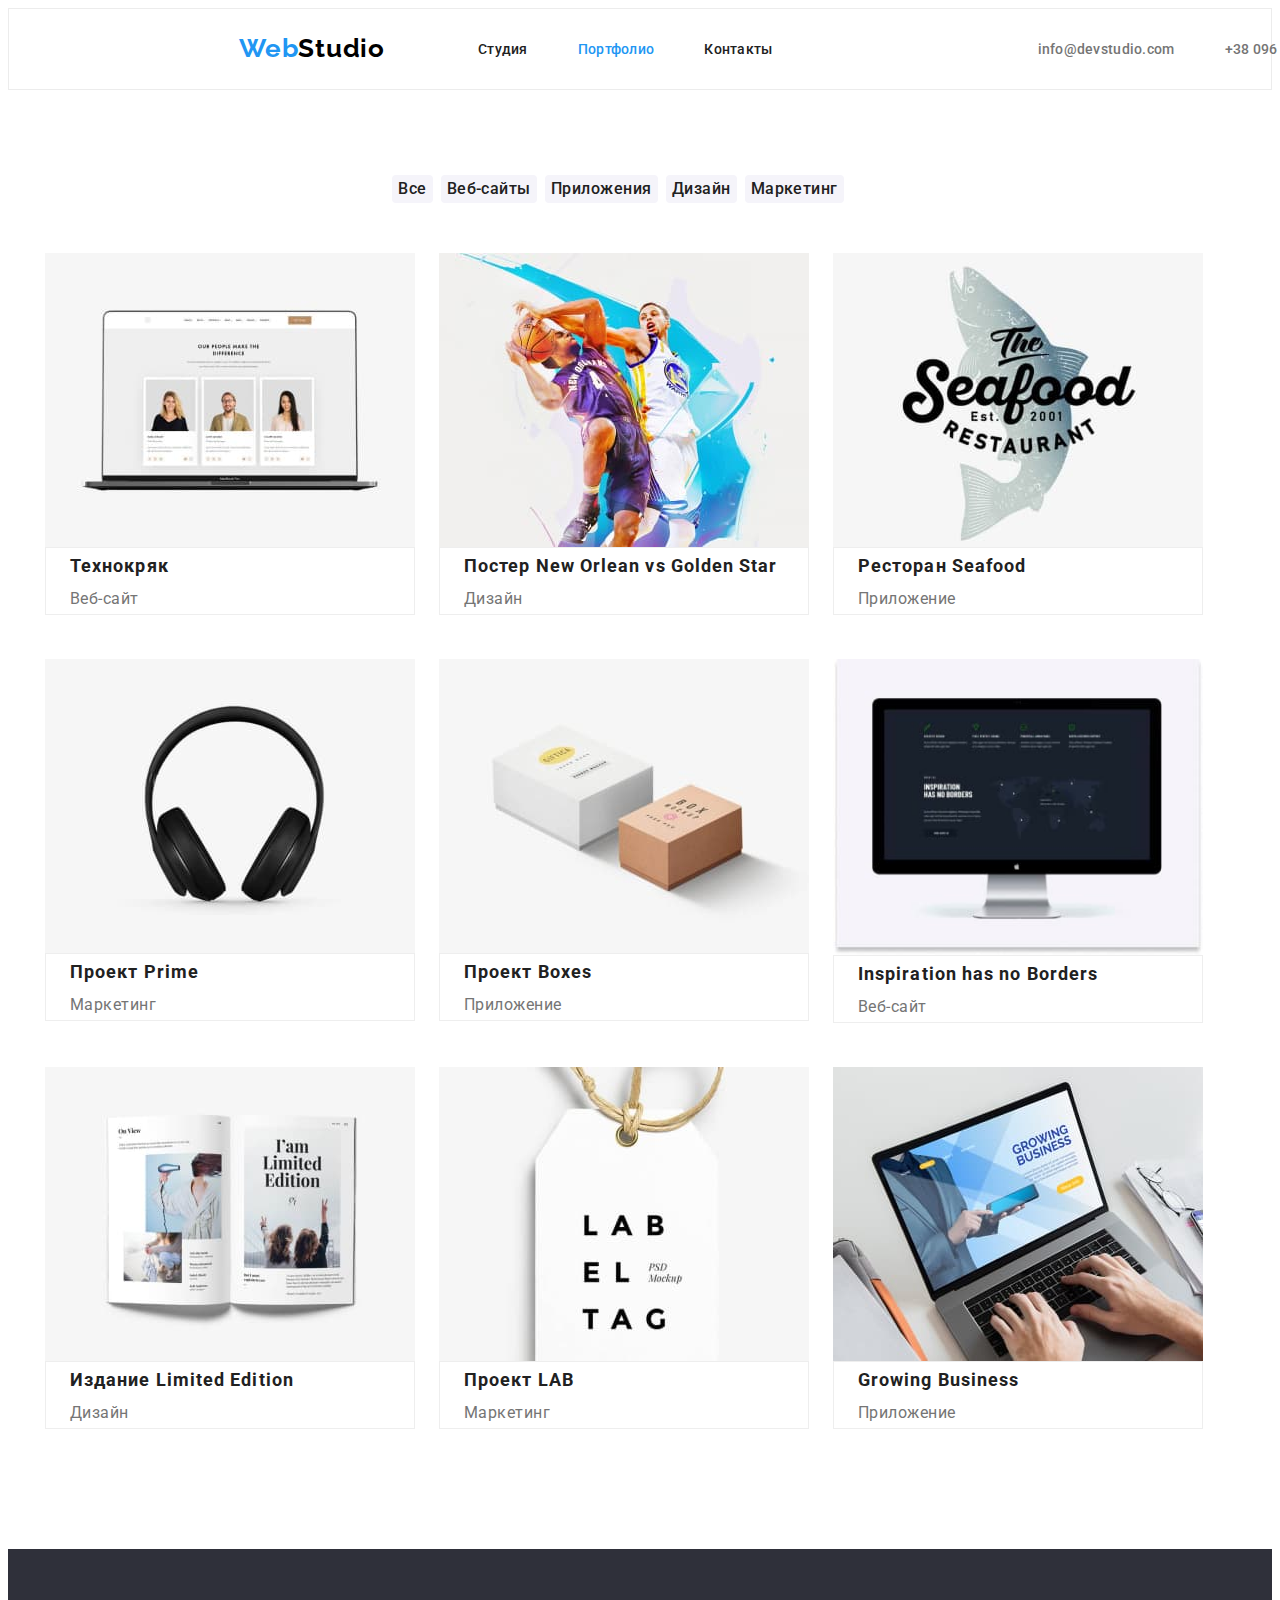
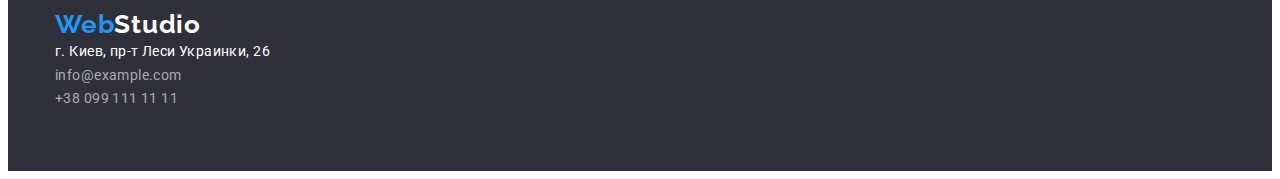
==== commit b181c0f3: "working" ====
--- a/portfolio.html
+++ b/portfolio.html
@@ -47,48 +47,67 @@
                     <ul class="project-list list">
                         <li class="project-item">
                             <img class="project-img" src="./images/portfolio/technokrjak.jpg" alt="лептоп с фотографиями людей" width="370">
-                            <h3 class="project-name">Технокряк</h3>
-                            <p class="project-kind">Веб-сайт</p>
+                            <div class="card-border">
+                                <h3 class="project-name">Технокряк</h3>
+                                <p class="project-kind">Веб-сайт</p>
+                            </div>  
                         </li>
                         <li class="project-item">
                             <img class="project-img" src="./images/portfolio/New-Orlean-vs-Golden-Star.jpg" alt="баскетболисты в схватке за мяч" width="370">
+                            <div class="card-border">
                             <h3 class="project-name">Постер <span lang="en">New Orlean vs Golden Star</span></h3>
-                            <p class="project-kind">Дизайн</p>
-                        </li>
+                                <p class="project-kind">Дизайн</p>
+    
+ </div>
+                     </li>
                         <li class="project-item">
                             <img class="project-img" src="./images/portfolio/Seafood.jpg" alt="логотип ресторана морской еды" width="370">
-                            <h3 class="project-name">Ресторан <span lang="en">Seafood</span></h3>
-                            <p class="project-kind">Приложение</p>
+                            <div class="card-border">
+                                <h3 class="project-name">Ресторан <span lang="en">Seafood</span></h3>
+                                <p class="project-kind">Приложение</p>
+                            </div>
                         </li>
                         <li class="project-item">
                             <img class="project-img" src="./images/portfolio/Prime.jpg" alt="черные полноразмерные беспроводные наушники" width="370">
-                            <h3 class="project-name">Проект <span lang="en">Prime</span></h3>
-                            <p class="project-kind">Маркетинг</p>
+                            <div class="card-border">
+                                <h3 class="project-name">Проект <span lang="en">Prime</span></h3>
+                                <p class="project-kind">Маркетинг</p>
+                            </div>
                         </li>
                         <li class="project-item">
                             <img class="project-img" src="./images/portfolio/Boxes.jpg" alt="две картонные коробочки" width="370">
-                            <h3 class="project-name">Проект <span lang="en">Boxes</span></h3>
-                            <p class="project-kind">Приложение</p>
+                            <div class="card-border">
+                                <h3 class="project-name">Проект <span lang="en">Boxes</span></h3>
+                                <p class="project-kind">Приложение</p>
+                            </div>
                         </li>
                         <li class="project-item">
                             <img class="project-img" src="./images/portfolio/Inspiration-has-no-Borders.jpg" alt="монитор с открытым сайтом" width="370">
-                            <h3 class="project-name" lang="en">Inspiration has no Borders</h3>
-                            <p class="project-kind">Веб-сайт</p>
-                        </li>
+                            <div class="card-border">
+                                <h3 class="project-name" lang="en">Inspiration has no Borders</h3>
+                                <p class="project-kind">Веб-сайт</p>
+                            </div>
+                       </li>
                         <li class="project-item">
                             <img class="project-img" src="./images/portfolio/Limited-Edition.jpg" alt="разворот журнала" width="370">
-                            <h3 class="project-name">Издание <span lang="en">Limited Edition</span></h3>
-                            <p class="project-kind">Дизайн</p>
+                            <div class="card-border">
+                                <h3 class="project-name">Издание <span lang="en">Limited Edition</span></h3>
+                                <p class="project-kind">Дизайн</p>
+                            </div>
                         </li>
                         <li class="project-item">
                             <img class="project-img" src="./images/portfolio/project-LAB.jpg" alt="бирка с логотипом проекта" width="370">
-                            <h3 class="project-name">Проект <span lang="en">LAB</span></h3>
-                            <p class="project-kind">Маркетинг</p>
+                            <div class="card-border">
+                                <h3 class="project-name">Проект <span lang="en">LAB</span></h3>
+                                <p class="project-kind">Маркетинг</p>
+                            </div>
                         </li>
                         <li class="project-item">
                             <img class="project-img" src="./images/portfolio/GrowingB-usiness.jpg" alt="лептоп с открытым сайтом" width="370">
-                            <h3 class="project-name" lang="en">Growing Business</h3>
-                            <p class="project-kind">Приложение</p>
+                            <div class="card-border">
+                                <h3 class="project-name" lang="en">Growing Business</h3>
+                                <p class="project-kind">Приложение</p>
+                            </div>
                         </li>
                     </ul>
                     
--- a/css/styles.css
+++ b/css/styles.css
@@ -13,6 +13,16 @@
     background-color: var(--acent-color-background-text);
 }
 
+img {
+display: block;
+}
+
+*,
+*::before,
+*::after {
+  box-sizing: border-box;
+}
+
 .conteiner {
     width: 1200px;
     padding-left: 15px;
@@ -48,6 +58,7 @@
     padding-top: 24px;
     padding-bottom: 25px;
     padding-left: 215px;
+    border: 1px solid #ECECEC;
 }
 
 .header .conteiner {
@@ -100,9 +111,12 @@
 
 .header-list-contact {
     display: flex;
-    margin-left: auto;
-}
-
+    margin-left: 215px;
+}
+
+.header-mail {
+    margin-right: 50px;
+}
 
 .header-item:not(last-child) {
 margin-right: 50px;
@@ -170,7 +184,6 @@
 }
 
 .benefits-list {
-    margin-bottom: 94px;
     display: flex;
     align-content: space-between;
 }
@@ -178,7 +191,7 @@
 .benefits-item:not(last-child) {
     margin-right: 30px;
 }
-
+    
 
 .benefits-title {
     font-weight: 700;
@@ -251,6 +264,8 @@
 }
 .teamt-list {
     display: flex;
+    margin-left: -30px;
+
 }
 .teamt-name {
     font-weight: 500;
@@ -271,28 +286,45 @@
     background-color: var(--acent-color-background-text);
     width: 270px;
     height: 368px;
-}
-
-.teamt-item:not(:last-child) {
-    margin-right: 30px;
-}
+    left: 215px;
+    top: 1635px;
+    box-shadow: 0px 1px 3px rgba(0, 0, 0, 0.12), 0px 1px 1px rgba(0, 0, 0, 0.14), 0px 2px 1px rgba(0, 0, 0, 0.2);
+    border-radius: 0px 0px 4px 4px;
+    display: flex;
+    flex-direction: column;
+    align-items: center;
+    flex-basis: calc((100%-120px)/4);
+    margin-left: 30px;
+}
+
 
 .teamt-foto {
-    padding-bottom: 30px;
+    margin-bottom: 30px;
 }
 
 
 
 /* portfolio */
+
+.portfolio .conteiner {
+    margin-right: 54px;
+    padding-bottom: 100px;
+
+}
 
 .portfolio-title, .project-title {
     display: none;
+
 }
 
 .portfolio-list {
     display: flex;
-    margin-bottom: 50px;
-}
+    justify-content: center;
+    padding-top: 85px;
+    padding-bottom: 50px;
+
+}
+
 
 .portfolio-btn:hover {
     background-color: var(--acent-color);
@@ -320,18 +352,16 @@
 .project-list {
     display: flex;
     flex-wrap: wrap;
-}
-
-.project-item:not(:nth-child(3n)) {
-    margin-right: 30px;
-}
-
-.project-item:nth-child(-n+6){
-    margin-bottom: 30px;
+    justify-content: end;
+    margin-left: -24px;
+    margin-bottom: -24px;
 }
 
 .project-item {
     padding-bottom: 20px;
+    width: calc(100%/3 -24px);
+    margin-left: 24px;
+    margin-bottom: 24px;
 }
 
 .project-name {
@@ -340,12 +370,20 @@
     line-height: 2;
     letter-spacing: 0.06em;
     color:  var(--second-color-text);
-}
+    padding-left: 24px;
+}
+
+.card-border {
+    border: 1px;
+    border: 1px solid #EEEEEE;
+}
+
 
 .project-kind {
     font-size: 16px;
     line-height: 1.88;
     letter-spacing: 0.03em;
+    padding-left: 24px;
 }
 
 /* footer */
